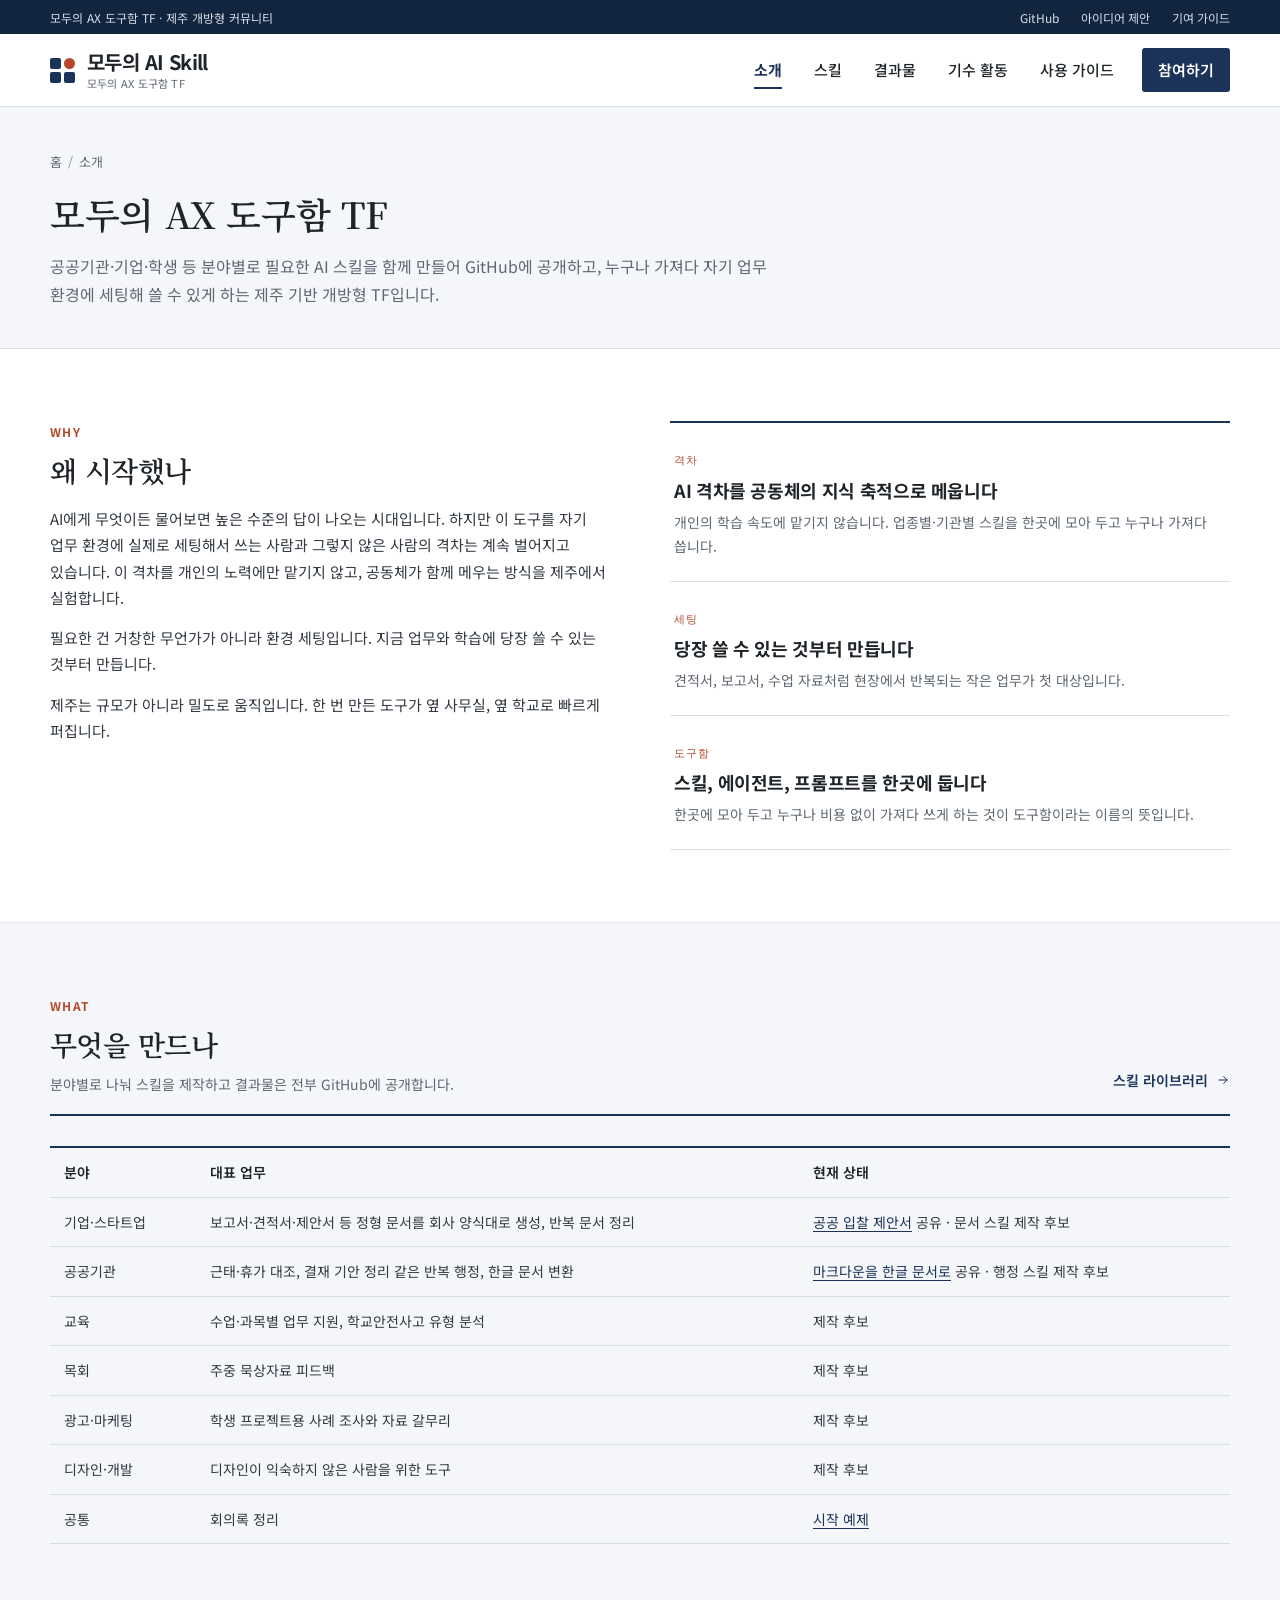
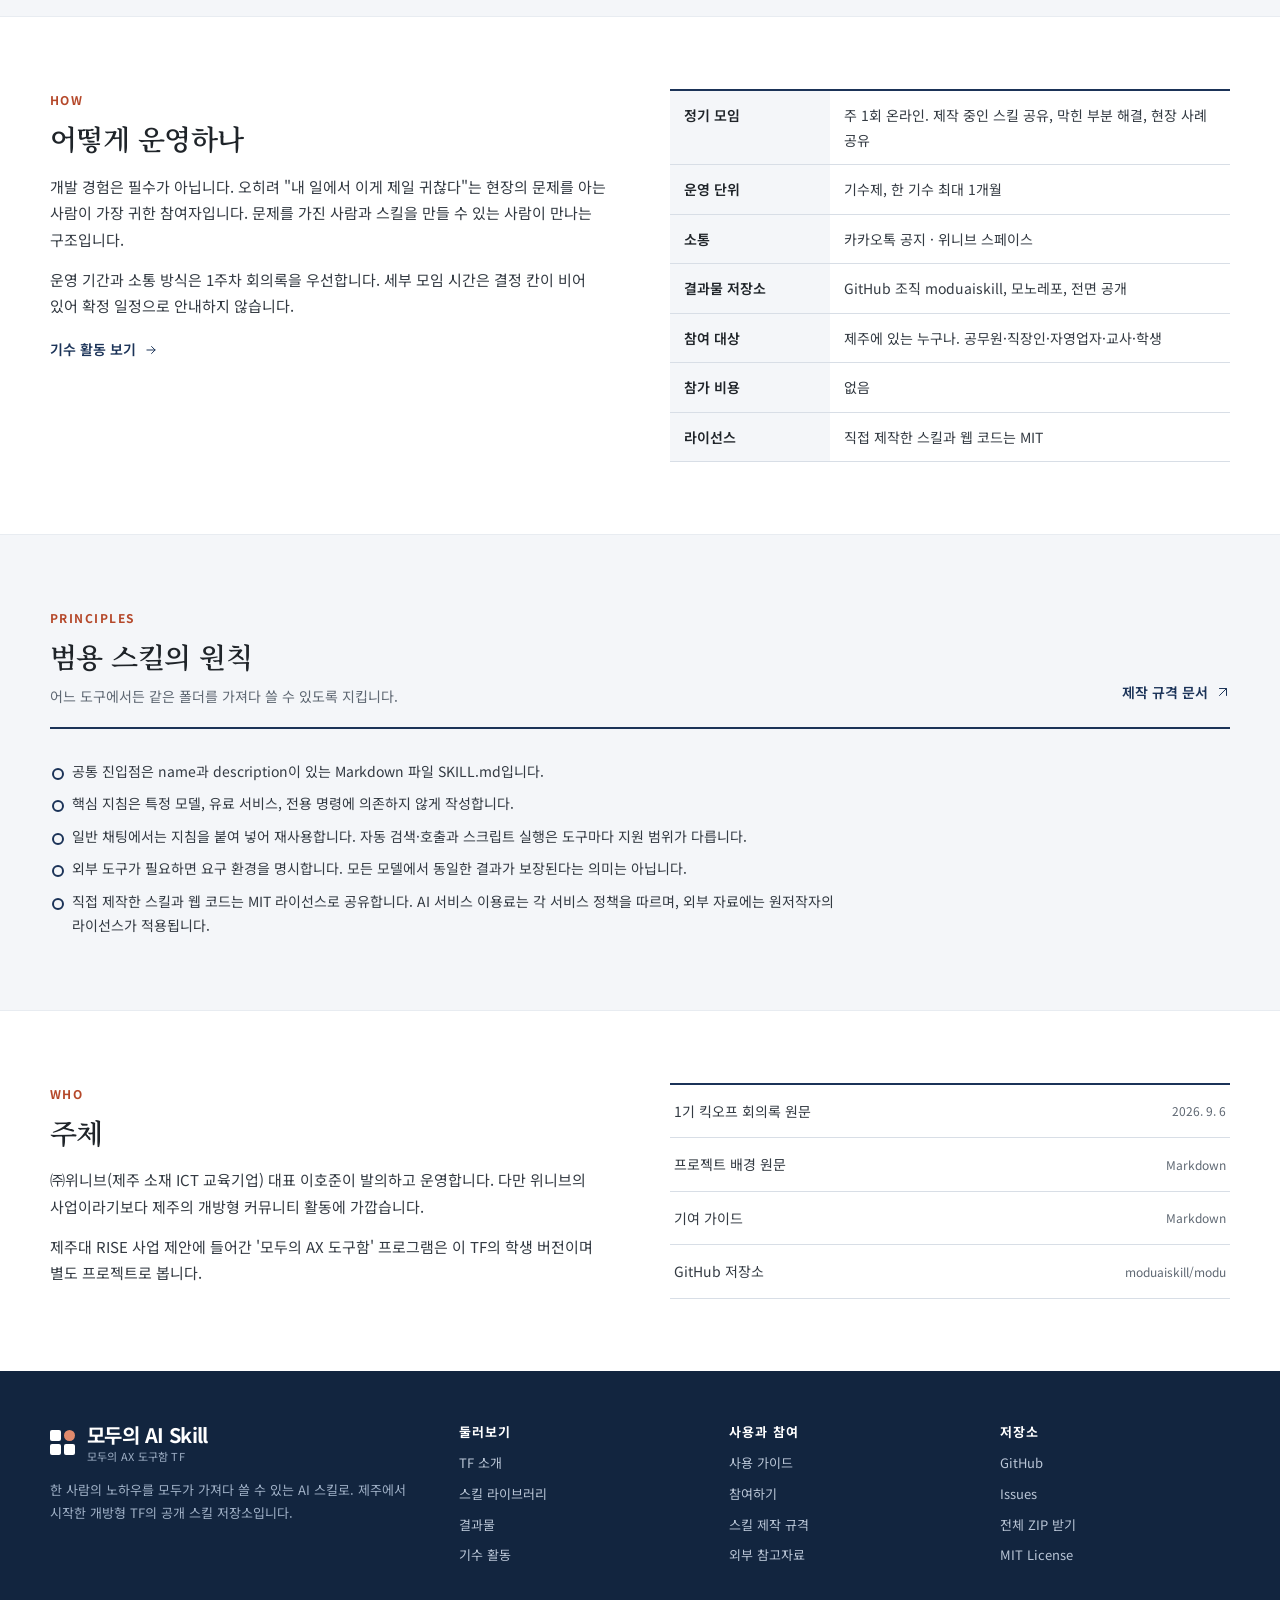
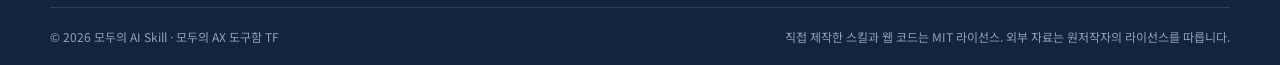
==== about.html @ 32fc298b "feat: redesign site as multi-page university-style layout with skill and cohort pages - Rebuild UI w" ====
<!doctype html>
<html lang="ko">
  <head>
    <meta charset="utf-8" />
    <meta name="viewport" content="width=device-width, initial-scale=1" />
    <meta name="theme-color" content="#12253f" />
    <meta name="description" content="모두의 AX 도구함 TF 소개. 왜 시작했는지, 무엇을 만드는지, 어떻게 운영하는지와 산출물 원칙을 소개합니다." />
    <title>TF 소개 — 모두의 AI Skill</title>
    <link rel="icon" href="assets/favicon.svg" type="image/svg+xml" />
    <link rel="preconnect" href="https://fonts.googleapis.com" />
    <link rel="preconnect" href="https://fonts.gstatic.com" crossorigin />
    <link rel="stylesheet" href="https://fonts.googleapis.com/css2?family=Noto+Sans+KR:wght@400;500;700&family=Noto+Serif+KR:wght@600&display=swap" />
    <link rel="stylesheet" href="assets/css/style.css" />
    <script src="assets/js/catalog.js" defer></script>
    <script src="assets/js/results.js" defer></script>
    <script src="assets/js/cohorts.js" defer></script>
    <script src="assets/js/site.js" defer></script>
  </head>
  <body data-page="about" data-nav="about">
    <a class="skip-link" href="#main">본문으로 건너뛰기</a>
    <div class="utility-bar">
      <div class="container utility-inner">
        <span>모두의 AX 도구함 TF · 제주 개방형 커뮤니티</span>
        <div class="utility-links">
          <a href="https://github.com/moduaiskill/modu" target="_blank" rel="noopener noreferrer">GitHub</a>
          <a href="https://github.com/moduaiskill/modu/issues/new" target="_blank" rel="noopener noreferrer">아이디어 제안</a>
          <a href="CONTRIBUTING.md">기여 가이드</a>
        </div>
      </div>
    </div>
    <header class="site-header">
      <div class="container header-inner">
        <a class="brand" href="index.html" aria-label="모두의 AI Skill 홈">
          <span class="brand-mark" aria-hidden="true"><i></i><i></i><i></i><i></i></span>
          <span class="brand-text"><b>모두의 AI Skill</b><span>모두의 AX 도구함 TF</span></span>
        </a>
        <button class="menu-toggle" type="button" aria-label="메뉴 열기" aria-expanded="false" aria-controls="navigation">
          <span></span><span></span><span></span>
        </button>
        <nav id="navigation" class="site-nav" aria-label="주 메뉴">
          <a href="about.html" data-nav="about">소개</a>
          <a href="skills.html" data-nav="skills">스킬</a>
          <a href="results.html" data-nav="results">결과물</a>
          <a href="cohorts.html" data-nav="cohorts">기수 활동</a>
          <a href="guide.html" data-nav="guide">사용 가이드</a>
          <a class="nav-cta" href="join.html" data-nav="join">참여하기</a>
        </nav>
      </div>
    </header>

    <main id="main">
      <div class="page-head">
        <div class="container">
          <nav class="breadcrumb" aria-label="현재 위치"><a href="index.html">홈</a><span aria-hidden="true">/</span><span>소개</span></nav>
          <h1>모두의 AX 도구함 TF</h1>
          <p class="lead">공공기관·기업·학생 등 분야별로 필요한 AI 스킬을 함께 만들어 GitHub에 공개하고, 누구나 가져다 자기 업무 환경에 세팅해 쓸 수 있게 하는 제주 기반 개방형 TF입니다.</p>
        </div>
      </div>

      <section class="section" aria-labelledby="why-title">
        <div class="container two-col">
          <div>
            <span class="overline">Why</span>
            <h2 id="why-title" style="font-family: var(--serif); font-weight: 600; font-size: 28px">왜 시작했나</h2>
            <div class="prose" style="margin-top: 16px">
              <p>AI에게 무엇이든 물어보면 높은 수준의 답이 나오는 시대입니다. 하지만 이 도구를 자기 업무 환경에 실제로 세팅해서 쓰는 사람과 그렇지 않은 사람의 격차는 계속 벌어지고 있습니다. 이 격차를 개인의 노력에만 맡기지 않고, 공동체가 함께 메우는 방식을 제주에서 실험합니다.</p>
              <p>필요한 건 거창한 무언가가 아니라 환경 세팅입니다. 지금 업무와 학습에 당장 쓸 수 있는 것부터 만듭니다.</p>
              <p>제주는 규모가 아니라 밀도로 움직입니다. 한 번 만든 도구가 옆 사무실, 옆 학교로 빠르게 퍼집니다.</p>
            </div>
          </div>
          <div class="values">
            <article>
              <span>격차</span>
              <h3>AI 격차를 공동체의 지식 축적으로 메웁니다</h3>
              <p>개인의 학습 속도에 맡기지 않습니다. 업종별·기관별 스킬을 한곳에 모아 두고 누구나 가져다 씁니다.</p>
            </article>
            <article>
              <span>세팅</span>
              <h3>당장 쓸 수 있는 것부터 만듭니다</h3>
              <p>견적서, 보고서, 수업 자료처럼 현장에서 반복되는 작은 업무가 첫 대상입니다.</p>
            </article>
            <article>
              <span>도구함</span>
              <h3>스킬, 에이전트, 프롬프트를 한곳에 둡니다</h3>
              <p>한곳에 모아 두고 누구나 비용 없이 가져다 쓰게 하는 것이 도구함이라는 이름의 뜻입니다.</p>
            </article>
          </div>
        </div>
      </section>

      <section class="section soft" aria-labelledby="what-title">
        <div class="container">
          <div class="section-head">
            <div>
              <span class="overline">What</span>
              <h2 id="what-title">무엇을 만드나</h2>
              <p>분야별로 나눠 스킬을 제작하고 결과물은 전부 GitHub에 공개합니다.</p>
            </div>
            <a class="text-link" href="skills.html">스킬 라이브러리 <svg class="icon small"><use href="#i-arrow" /></svg></a>
          </div>
          <div class="table-scroll">
            <table class="data-table">
              <thead><tr><th>분야</th><th>대표 업무</th><th>현재 상태</th></tr></thead>
              <tbody>
                <tr><td>기업·스타트업</td><td>보고서·견적서·제안서 등 정형 문서를 회사 양식대로 생성, 반복 문서 정리</td><td><a href="skill.html?id=public-bid-proposal">공공 입찰 제안서</a> 공유 · 문서 스킬 제작 후보</td></tr>
                <tr><td>공공기관</td><td>근태·휴가 대조, 결재 기안 정리 같은 반복 행정, 한글 문서 변환</td><td><a href="skill.html?id=md-to-hwpx">마크다운을 한글 문서로</a> 공유 · 행정 스킬 제작 후보</td></tr>
                <tr><td>교육</td><td>수업·과목별 업무 지원, 학교안전사고 유형 분석</td><td>제작 후보</td></tr>
                <tr><td>목회</td><td>주중 묵상자료 피드백</td><td>제작 후보</td></tr>
                <tr><td>광고·마케팅</td><td>학생 프로젝트용 사례 조사와 자료 갈무리</td><td>제작 후보</td></tr>
                <tr><td>디자인·개발</td><td>디자인이 익숙하지 않은 사람을 위한 도구</td><td>제작 후보</td></tr>
                <tr><td>공통</td><td>회의록 정리</td><td><a href="skill.html?id=meeting-notes">시작 예제</a></td></tr>
              </tbody>
            </table>
          </div>
        </div>
      </section>

      <section class="section" aria-labelledby="how-title">
        <div class="container two-col">
          <div>
            <span class="overline">How</span>
            <h2 id="how-title" style="font-family: var(--serif); font-weight: 600; font-size: 28px">어떻게 운영하나</h2>
            <div class="prose" style="margin-top: 16px">
              <p>개발 경험은 필수가 아닙니다. 오히려 "내 일에서 이게 제일 귀찮다"는 현장의 문제를 아는 사람이 가장 귀한 참여자입니다. 문제를 가진 사람과 스킬을 만들 수 있는 사람이 만나는 구조입니다.</p>
              <p>운영 기간과 소통 방식은 1주차 회의록을 우선합니다. 세부 모임 시간은 결정 칸이 비어 있어 확정 일정으로 안내하지 않습니다.</p>
            </div>
            <a class="text-link" href="cohorts.html" style="margin-top: 18px">기수 활동 보기 <svg class="icon small"><use href="#i-arrow" /></svg></a>
          </div>
          <table class="data-table">
            <tbody>
              <tr><th>정기 모임</th><td>주 1회 온라인. 제작 중인 스킬 공유, 막힌 부분 해결, 현장 사례 공유</td></tr>
              <tr><th>운영 단위</th><td>기수제, 한 기수 최대 1개월</td></tr>
              <tr><th>소통</th><td>카카오톡 공지 · 위니브 스페이스</td></tr>
              <tr><th>결과물 저장소</th><td>GitHub 조직 moduaiskill, 모노레포, 전면 공개</td></tr>
              <tr><th>참여 대상</th><td>제주에 있는 누구나. 공무원·직장인·자영업자·교사·학생</td></tr>
              <tr><th>참가 비용</th><td>없음</td></tr>
              <tr><th>라이선스</th><td>직접 제작한 스킬과 웹 코드는 MIT</td></tr>
            </tbody>
          </table>
        </div>
      </section>

      <section class="section soft" aria-labelledby="principle-title">
        <div class="container">
          <div class="section-head">
            <div>
              <span class="overline">Principles</span>
              <h2 id="principle-title">범용 스킬의 원칙</h2>
              <p>어느 도구에서든 같은 폴더를 가져다 쓸 수 있도록 지킵니다.</p>
            </div>
            <a class="text-link" href="docs/skill-standard.md">제작 규격 문서 <svg class="icon small"><use href="#i-up-right" /></svg></a>
          </div>
          <ul class="check-list" style="max-width: 820px">
            <li>공통 진입점은 name과 description이 있는 Markdown 파일 SKILL.md입니다.</li>
            <li>핵심 지침은 특정 모델, 유료 서비스, 전용 명령에 의존하지 않게 작성합니다.</li>
            <li>일반 채팅에서는 지침을 붙여 넣어 재사용합니다. 자동 검색·호출과 스크립트 실행은 도구마다 지원 범위가 다릅니다.</li>
            <li>외부 도구가 필요하면 요구 환경을 명시합니다. 모든 모델에서 동일한 결과가 보장된다는 의미는 아닙니다.</li>
            <li>직접 제작한 스킬과 웹 코드는 MIT 라이선스로 공유합니다. AI 서비스 이용료는 각 서비스 정책을 따르며, 외부 자료에는 원저작자의 라이선스가 적용됩니다.</li>
          </ul>
        </div>
      </section>

      <section class="section" aria-labelledby="who-title">
        <div class="container two-col">
          <div>
            <span class="overline">Who</span>
            <h2 id="who-title" style="font-family: var(--serif); font-weight: 600; font-size: 28px">주체</h2>
            <div class="prose" style="margin-top: 16px">
              <p>㈜위니브(제주 소재 ICT 교육기업) 대표 이호준이 발의하고 운영합니다. 다만 위니브의 사업이라기보다 제주의 개방형 커뮤니티 활동에 가깝습니다.</p>
              <p>제주대 RISE 사업 제안에 들어간 '모두의 AX 도구함' 프로그램은 이 TF의 학생 버전이며 별도 프로젝트로 봅니다.</p>
            </div>
          </div>
          <ul class="link-list">
            <li><a href="1주차.md"><span>1기 킥오프 회의록 원문</span><span>2026. 9. 6</span></a></li>
            <li><a href="프로젝트 소개.md"><span>프로젝트 배경 원문</span><span>Markdown</span></a></li>
            <li><a href="CONTRIBUTING.md"><span>기여 가이드</span><span>Markdown</span></a></li>
            <li><a href="https://github.com/moduaiskill/modu" target="_blank" rel="noopener noreferrer"><span>GitHub 저장소</span><span>moduaiskill/modu</span></a></li>
          </ul>
        </div>
      </section>
    </main>

    <footer class="site-footer">
      <div class="container">
        <div class="footer-inner">
          <div class="footer-brand">
            <a class="brand" href="index.html">
              <span class="brand-mark" aria-hidden="true"><i></i><i></i><i></i><i></i></span>
              <span class="brand-text"><b>모두의 AI Skill</b><span>모두의 AX 도구함 TF</span></span>
            </a>
            <p>한 사람의 노하우를 모두가 가져다 쓸 수 있는 AI 스킬로. 제주에서 시작한 개방형 TF의 공개 스킬 저장소입니다.</p>
          </div>
          <div>
            <h2>둘러보기</h2>
            <ul>
              <li><a href="about.html">TF 소개</a></li>
              <li><a href="skills.html">스킬 라이브러리</a></li>
              <li><a href="results.html">결과물</a></li>
              <li><a href="cohorts.html">기수 활동</a></li>
            </ul>
          </div>
          <div>
            <h2>사용과 참여</h2>
            <ul>
              <li><a href="guide.html">사용 가이드</a></li>
              <li><a href="join.html">참여하기</a></li>
              <li><a href="docs/skill-standard.md">스킬 제작 규격</a></li>
              <li><a href="recommended/README.md">외부 참고자료</a></li>
            </ul>
          </div>
          <div>
            <h2>저장소</h2>
            <ul>
              <li><a href="https://github.com/moduaiskill/modu" target="_blank" rel="noopener noreferrer">GitHub</a></li>
              <li><a href="https://github.com/moduaiskill/modu/issues" target="_blank" rel="noopener noreferrer">Issues</a></li>
              <li><a href="https://github.com/moduaiskill/modu/archive/refs/heads/main.zip">전체 ZIP 받기</a></li>
              <li><a href="LICENSE">MIT License</a></li>
            </ul>
          </div>
        </div>
        <div class="footer-bottom">
          <span>© 2026 모두의 AI Skill · 모두의 AX 도구함 TF</span>
          <span>직접 제작한 스킬과 웹 코드는 MIT 라이선스. 외부 자료는 원저작자의 라이선스를 따릅니다.</span>
        </div>
      </div>
    </footer>
    <div id="toast" class="toast" role="status" aria-live="polite"></div>
  </body>
</html>
---- assets/css/style.css ----
@charset "UTF-8";
/* 모두의 AI Skill — 공통 스타일. 정적 다중 페이지, 외부 라이브러리 없음. */
:root {
  --navy: #1b3358;
  --navy-deep: #12253f;
  --navy-soft: #e9eef5;
  --accent: #b5482a;
  --ink: #1f2429;
  --text: #333a42;
  --muted: #5f6873;
  --faint: #8a939d;
  --line: #d8dee6;
  --line-soft: #e8ecf1;
  --bg: #ffffff;
  --bg-soft: #f4f6f9;
  --bg-warm: #f8f7f4;
  --ok: #2f6b4a;
  --ok-bg: #e9f3ec;
  --warn: #7a5c1e;
  --warn-bg: #f7f0dd;
  --serif: "Noto Serif KR", "Nanum Myeongjo", "Apple Myungjo", "Batang", serif;
  --sans:
    "Noto Sans KR", "Pretendard", "Apple SD Gothic Neo", "Malgun Gothic",
    sans-serif;
  --mono: "Consolas", "SFMono-Regular", "Menlo", "D2Coding", monospace;
  --radius: 4px;
  --header-h: 72px;
}
* {
  box-sizing: border-box;
}
html {
  scroll-behavior: smooth;
  scroll-padding-top: 96px;
}
body {
  margin: 0;
  background: var(--bg);
  color: var(--text);
  font-family: var(--sans);
  font-size: 15px;
  line-height: 1.75;
  word-break: keep-all;
  -webkit-font-smoothing: antialiased;
}
h1,
h2,
h3,
h4,
p,
ul,
ol,
dl,
dd,
figure {
  margin: 0;
}
h1,
h2,
h3,
h4 {
  color: var(--ink);
  line-height: 1.35;
  letter-spacing: -0.02em;
  font-weight: 700;
}
a {
  color: inherit;
  text-decoration: none;
}
button,
input {
  font: inherit;
  color: inherit;
}
button {
  cursor: pointer;
}
img {
  max-width: 100%;
  display: block;
}
table {
  border-collapse: collapse;
  width: 100%;
}
code {
  font-family: var(--mono);
  font-size: 0.92em;
  background: var(--bg-soft);
  border: 1px solid var(--line-soft);
  border-radius: 3px;
  padding: 1px 5px;
}
pre {
  margin: 0;
}
pre code {
  background: none;
  border: 0;
  padding: 0;
  font-size: inherit;
  color: inherit;
}
[hidden] {
  display: none !important;
}
button:focus-visible,
a:focus-visible,
input:focus-visible,
[tabindex]:focus-visible {
  outline: 3px solid #4a7bd0;
  outline-offset: 3px;
}
.container {
  width: min(1180px, calc(100% - 64px));
  margin-inline: auto;
}
.icon {
  width: 18px;
  height: 18px;
  flex-shrink: 0;
  fill: none;
  stroke: currentColor;
  stroke-width: 1.7;
  stroke-linecap: round;
  stroke-linejoin: round;
  vertical-align: middle;
}
.icon.small {
  width: 14px;
  height: 14px;
}
.svg-defs {
  position: absolute;
  width: 0;
  height: 0;
  overflow: hidden;
}
.skip-link {
  position: fixed;
  top: -60px;
  left: 16px;
  z-index: 100;
  padding: 10px 18px;
  background: var(--navy-deep);
  color: #fff;
}
.skip-link:focus {
  top: 12px;
}
.visually-hidden {
  position: absolute;
  width: 1px;
  height: 1px;
  overflow: hidden;
  clip: rect(0 0 0 0);
  white-space: nowrap;
}

/* ---------- 상단 유틸리티 바 + 헤더 ---------- */
.utility-bar {
  background: var(--navy-deep);
  color: #d5dde8;
  font-size: 12px;
}
.utility-inner {
  display: flex;
  justify-content: space-between;
  align-items: center;
  min-height: 34px;
  gap: 16px;
}
.utility-inner > span {
  letter-spacing: 0.02em;
}
.utility-links {
  display: flex;
  gap: 22px;
}
.utility-links a:hover {
  color: #fff;
  text-decoration: underline;
  text-underline-offset: 3px;
}
.site-header {
  position: sticky;
  top: 0;
  z-index: 30;
  background: rgba(255, 255, 255, 0.97);
  border-bottom: 1px solid var(--line);
  backdrop-filter: blur(8px);
}
.header-inner {
  display: flex;
  align-items: center;
  justify-content: space-between;
  min-height: var(--header-h);
  gap: 24px;
}
.brand {
  display: inline-flex;
  align-items: center;
  gap: 12px;
  white-space: nowrap;
}
.brand-mark {
  display: grid;
  grid-template-columns: repeat(2, 11px);
  grid-template-rows: repeat(2, 11px);
  gap: 3px;
}
.brand-mark i {
  background: var(--navy);
  border-radius: 2px;
}
.brand-mark i:nth-child(2) {
  background: var(--accent);
  border-radius: 50%;
}
.brand-text {
  display: flex;
  flex-direction: column;
  line-height: 1.2;
}
.brand-text b {
  font-size: 20px;
  font-weight: 700;
  letter-spacing: -0.03em;
  color: var(--ink);
}
.brand-text span {
  font-size: 11px;
  color: var(--muted);
  letter-spacing: 0.02em;
  margin-top: 3px;
}
.site-nav {
  display: flex;
  align-items: center;
  gap: 4px;
}
.site-nav a {
  position: relative;
  display: inline-flex;
  align-items: center;
  padding: 10px 14px;
  font-size: 15px;
  font-weight: 500;
  color: var(--ink);
  border-radius: 3px;
}
.site-nav a:hover {
  background: var(--bg-soft);
}
.site-nav a[aria-current="page"] {
  color: var(--navy);
  font-weight: 700;
}
.site-nav a[aria-current="page"]::after {
  content: "";
  position: absolute;
  left: 14px;
  right: 14px;
  bottom: 4px;
  height: 2px;
  background: var(--navy);
}
.site-nav .nav-cta {
  margin-left: 10px;
  background: var(--navy);
  color: #fff;
  font-weight: 600;
  padding: 9px 16px;
}
.site-nav .nav-cta:hover {
  background: var(--navy-deep);
}
.menu-toggle {
  display: none;
}

/* ---------- 버튼, 링크, 라벨 ---------- */
.button {
  display: inline-flex;
  align-items: center;
  justify-content: center;
  gap: 10px;
  min-height: 46px;
  padding: 10px 22px;
  border: 1px solid var(--navy);
  border-radius: var(--radius);
  font-size: 14px;
  font-weight: 600;
  background: var(--navy);
  color: #fff;
  transition: background 0.15s, border-color 0.15s;
}
.button:hover {
  background: var(--navy-deep);
  border-color: var(--navy-deep);
}
.button.secondary {
  background: #fff;
  color: var(--navy);
}
.button.secondary:hover {
  background: var(--navy-soft);
}
.button.ghost {
  background: transparent;
  border-color: rgba(255, 255, 255, 0.5);
  color: #fff;
}
.button.ghost:hover {
  background: rgba(255, 255, 255, 0.1);
}
.button.small {
  min-height: 38px;
  padding: 6px 14px;
  font-size: 13px;
}
.text-link {
  display: inline-flex;
  align-items: center;
  gap: 8px;
  font-size: 14px;
  font-weight: 600;
  color: var(--navy);
}
.text-link:hover {
  text-decoration: underline;
  text-underline-offset: 4px;
}
.overline {
  display: block;
  font-size: 12px;
  font-weight: 700;
  letter-spacing: 0.12em;
  text-transform: uppercase;
  color: var(--accent);
  margin-bottom: 10px;
}
.tag {
  display: inline-block;
  font-size: 12px;
  line-height: 1.5;
  padding: 3px 9px;
  border: 1px solid var(--line);
  border-radius: 3px;
  color: var(--muted);
  background: #fff;
  white-space: nowrap;
}
.tag.shared {
  color: var(--ok);
  border-color: #c5dccb;
  background: var(--ok-bg);
}
.tag.example {
  color: #2f4f7a;
  border-color: #c6d4e6;
  background: var(--navy-soft);
}
.tag.planned {
  color: var(--warn);
  border-color: #e4d7b3;
  background: var(--warn-bg);
}
.tag.done {
  color: var(--ok);
  border-color: #c5dccb;
  background: var(--ok-bg);
}
.tag.pending {
  color: var(--muted);
  background: var(--bg-soft);
}

/* ---------- 페이지 머리 ---------- */
.page-head {
  background: var(--bg-soft);
  border-bottom: 1px solid var(--line);
  padding: 44px 0 40px;
}
.breadcrumb {
  display: flex;
  flex-wrap: wrap;
  gap: 6px;
  font-size: 13px;
  color: var(--muted);
  margin-bottom: 16px;
}
.breadcrumb a:hover {
  color: var(--navy);
  text-decoration: underline;
  text-underline-offset: 3px;
}
.breadcrumb span[aria-hidden] {
  color: var(--faint);
}
.page-head h1 {
  font-family: var(--serif);
  font-weight: 600;
  font-size: 36px;
  letter-spacing: -0.01em;
}
.page-head .lead {
  margin-top: 14px;
  max-width: 720px;
  font-size: 16px;
  color: var(--muted);
}
.page-head .head-meta {
  display: flex;
  flex-wrap: wrap;
  gap: 8px;
  margin-top: 18px;
}

/* ---------- 섹션 공통 ---------- */
.section {
  padding-block: 72px;
}
.section.soft {
  background: var(--bg-soft);
  border-block: 1px solid var(--line-soft);
}
.section-head {
  display: flex;
  align-items: flex-end;
  justify-content: space-between;
  gap: 24px;
  padding-bottom: 18px;
  margin-bottom: 30px;
  border-bottom: 2px solid var(--navy);
}
.section-head h2 {
  font-family: var(--serif);
  font-weight: 600;
  font-size: 28px;
}
.section-head p {
  margin-top: 8px;
  color: var(--muted);
  font-size: 14px;
}
.section-head .text-link {
  white-space: nowrap;
  padding-bottom: 4px;
}
.sub-head {
  display: flex;
  align-items: baseline;
  justify-content: space-between;
  gap: 16px;
  margin: 40px 0 16px;
  padding-bottom: 10px;
  border-bottom: 1px solid var(--line);
}
.sub-head:first-child {
  margin-top: 0;
}
#skill-sections > section + section {
  margin-top: 48px;
}
.sub-head h3 {
  font-size: 19px;
}
.sub-head span {
  font-size: 13px;
  color: var(--muted);
}
.prose {
  max-width: 760px;
  font-size: 15px;
  color: var(--text);
}
.prose p + p {
  margin-top: 14px;
}
.prose ul,
.prose ol {
  padding-left: 22px;
  margin-top: 12px;
}
.prose li + li {
  margin-top: 6px;
}
.note {
  font-size: 13px;
  color: var(--muted);
  line-height: 1.8;
}
.note a {
  text-decoration: underline;
  text-underline-offset: 3px;
}

/* ---------- 홈 히어로 ---------- */
.hero {
  background: var(--bg-warm);
  border-bottom: 1px solid var(--line);
}
.hero-inner {
  display: grid;
  grid-template-columns: 1.3fr 0.9fr;
  gap: 60px;
  align-items: center;
  padding: 72px 0;
}
.hero h1 {
  font-family: var(--serif);
  font-weight: 600;
  font-size: clamp(34px, 3.6vw, 48px);
  line-height: 1.35;
  letter-spacing: -0.01em;
  margin-top: 6px;
}
.hero h1 em {
  font-style: normal;
  color: var(--navy);
}
.hero .lead {
  margin-top: 22px;
  max-width: 560px;
  font-size: 17px;
  color: var(--muted);
}
.hero-actions {
  display: flex;
  flex-wrap: wrap;
  gap: 10px;
  margin-top: 30px;
}
.hero-facts {
  display: flex;
  flex-wrap: wrap;
  gap: 8px 22px;
  margin-top: 26px;
  font-size: 13px;
  color: var(--muted);
}
.hero-facts span::before {
  content: "";
  display: inline-block;
  width: 6px;
  height: 6px;
  border-radius: 50%;
  background: var(--accent);
  margin-right: 8px;
  vertical-align: 2px;
}
.quick-panel {
  background: #fff;
  border: 1px solid var(--line);
  border-top: 3px solid var(--navy);
  border-radius: var(--radius);
  padding: 26px 26px 20px;
}
.quick-panel h2 {
  font-size: 15px;
  letter-spacing: 0.04em;
  color: var(--navy);
  margin-bottom: 14px;
}
.quick-links {
  list-style: none;
  padding: 0;
  display: grid;
  gap: 6px;
}
.quick-links a {
  display: flex;
  align-items: center;
  gap: 14px;
  padding: 12px 10px;
  border-radius: 3px;
  border: 1px solid transparent;
}
.quick-links a:hover {
  background: var(--bg-soft);
  border-color: var(--line-soft);
}
.quick-links .icon {
  width: 22px;
  height: 22px;
  color: var(--navy);
}
.quick-links b {
  display: block;
  font-size: 15px;
  color: var(--ink);
}
.quick-links span {
  display: block;
  font-size: 12px;
  color: var(--muted);
}
.quick-links .icon:last-child {
  margin-left: auto;
  color: var(--faint);
  width: 16px;
  height: 16px;
}
.quick-panel .note {
  margin-top: 14px;
  padding-top: 12px;
  border-top: 1px solid var(--line-soft);
  font-size: 12px;
}

/* ---------- 통계 띠 ---------- */
.stats {
  border-bottom: 1px solid var(--line);
  background: #fff;
}
.stats-inner {
  display: grid;
  grid-template-columns: repeat(4, 1fr);
}
.stats-inner > a,
.stats-inner > div {
  padding: 26px 24px;
  border-left: 1px solid var(--line-soft);
}
.stats-inner > :first-child {
  border-left: 0;
  padding-left: 0;
}
.stats-inner a:hover b {
  text-decoration: underline;
  text-underline-offset: 4px;
}
.stats-inner b {
  display: block;
  font-family: var(--serif);
  font-size: 32px;
  font-weight: 600;
  color: var(--navy);
  line-height: 1.2;
}
.stats-inner span {
  display: block;
  font-size: 13px;
  color: var(--muted);
  margin-top: 6px;
}

/* ---------- 스킬 카드 ---------- */
.skill-grid {
  display: grid;
  grid-template-columns: repeat(3, minmax(0, 1fr));
  gap: 20px;
}
.skill-card {
  display: flex;
  flex-direction: column;
  background: #fff;
  border: 1px solid var(--line);
  border-radius: var(--radius);
  padding: 24px 24px 18px;
  transition: border-color 0.15s, box-shadow 0.15s;
}
.skill-card:hover {
  border-color: var(--navy);
  box-shadow: 0 4px 16px rgba(27, 51, 88, 0.08);
}
.card-top {
  display: flex;
  justify-content: space-between;
  align-items: center;
  gap: 10px;
  margin-bottom: 14px;
}
.card-category {
  display: inline-flex;
  align-items: center;
  gap: 8px;
  font-size: 12px;
  font-weight: 600;
  color: var(--navy);
  letter-spacing: 0.02em;
}
.card-category .icon {
  width: 16px;
  height: 16px;
}
.skill-card h3 {
  font-size: 19px;
  line-height: 1.45;
}
.skill-card h3 a:hover {
  color: var(--navy);
  text-decoration: underline;
  text-underline-offset: 4px;
}
.card-description {
  margin-top: 10px;
  font-size: 14px;
  color: var(--muted);
  min-height: 48px;
}
.card-tags {
  display: flex;
  flex-wrap: wrap;
  gap: 6px;
  margin-top: 16px;
}
.card-bottom {
  display: flex;
  justify-content: space-between;
  align-items: center;
  gap: 10px;
  margin-top: auto;
  padding-top: 16px;
  border-top: 1px solid var(--line-soft);
  font-size: 13px;
  color: var(--muted);
}
.card-bottom .text-link {
  font-size: 13px;
}

/* ---------- 스킬 목록 도구 ---------- */
.library-tools {
  display: flex;
  justify-content: space-between;
  align-items: center;
  gap: 16px;
  margin-bottom: 20px;
}
.filters {
  display: flex;
  flex-wrap: wrap;
  gap: 6px;
}
.filter {
  border: 1px solid var(--line);
  background: #fff;
  color: var(--muted);
  border-radius: 3px;
  font-size: 13px;
  padding: 7px 13px;
  min-height: 38px;
  white-space: nowrap;
}
.filter:hover {
  border-color: var(--navy);
  color: var(--navy);
}
.filter.active {
  background: var(--navy);
  border-color: var(--navy);
  color: #fff;
}
.filter > span {
  font-size: 11px;
  opacity: 0.75;
  margin-left: 5px;
}
.search-box {
  display: flex;
  align-items: center;
  gap: 8px;
  border: 1px solid var(--line);
  border-radius: 3px;
  background: #fff;
  padding: 0 12px;
  min-height: 42px;
  min-width: 260px;
  color: var(--faint);
}
.search-box:focus-within {
  border-color: var(--navy);
  box-shadow: 0 0 0 3px rgba(27, 51, 88, 0.12);
}
.search-box input {
  border: 0;
  outline: 0;
  background: transparent;
  width: 100%;
  min-width: 0;
  font-size: 14px;
  color: var(--ink);
}
.library-status {
  display: flex;
  justify-content: space-between;
  gap: 16px;
  font-size: 13px;
  color: var(--muted);
  margin-bottom: 18px;
}
.library-status b {
  color: var(--ink);
  font-weight: 600;
}
.empty-state {
  text-align: center;
  padding: 60px 20px;
  border: 1px dashed var(--line);
  border-radius: var(--radius);
}
.empty-state h3 {
  font-size: 18px;
}
.empty-state p {
  font-size: 14px;
  color: var(--muted);
  margin: 8px 0 18px;
}
.legend {
  display: flex;
  flex-wrap: wrap;
  gap: 10px 20px;
  margin-top: 28px;
  font-size: 13px;
  color: var(--muted);
}
.legend span {
  display: inline-flex;
  align-items: center;
  gap: 8px;
}

/* ---------- 결과물 카드 ---------- */
.result-grid {
  display: grid;
  grid-template-columns: repeat(3, minmax(0, 1fr));
  gap: 24px 20px;
}
.result-card {
  display: flex;
  flex-direction: column;
  background: #fff;
  border: 1px solid var(--line);
  border-radius: var(--radius);
  overflow: hidden;
  transition: border-color 0.15s, box-shadow 0.15s;
}
.result-card:hover {
  border-color: var(--navy);
  box-shadow: 0 4px 16px rgba(27, 51, 88, 0.08);
}
.result-preview {
  position: relative;
  height: 190px;
  overflow: hidden;
  background: var(--bg-soft);
  border-bottom: 1px solid var(--line-soft);
}
.result-preview img {
  width: 100%;
  height: 100%;
  object-fit: cover;
  object-position: top;
}
.result-preview .doc-tile {
  height: 100%;
  display: flex;
  flex-direction: column;
  justify-content: center;
  align-items: center;
  gap: 8px;
  color: var(--navy);
  background: repeating-linear-gradient(
    0deg,
    #fff 0 22px,
    var(--line-soft) 22px 23px
  );
}
.doc-tile b {
  font-family: var(--serif);
  font-size: 30px;
  letter-spacing: 0.04em;
  background: #fff;
  padding: 4px 14px;
  border: 1px solid var(--line);
}
.doc-tile span {
  font-size: 12px;
  color: var(--muted);
  background: #fff;
  padding: 0 8px;
}
.result-body {
  padding: 18px 20px 16px;
  display: flex;
  flex-direction: column;
  flex: 1;
}
.result-kind {
  font-family: var(--mono);
  font-size: 11px;
  letter-spacing: 0.08em;
  color: var(--muted);
}
.result-card h3 {
  font-size: 17px;
  margin-top: 6px;
}
.result-card p {
  font-size: 13px;
  color: var(--muted);
  margin-top: 6px;
}
.result-meta {
  display: flex;
  flex-wrap: wrap;
  gap: 6px;
  margin-top: 12px;
}
.result-links {
  display: flex;
  flex-wrap: wrap;
  gap: 14px;
  margin-top: auto;
  padding-top: 14px;
  font-size: 13px;
}
.result-links a {
  color: var(--navy);
  font-weight: 600;
}
.result-links a:hover {
  text-decoration: underline;
  text-underline-offset: 3px;
}

/* ---------- 표 ---------- */
.data-table {
  border-top: 2px solid var(--navy);
  font-size: 14px;
}
.data-table th,
.data-table td {
  padding: 12px 14px;
  border-bottom: 1px solid var(--line);
  text-align: left;
  vertical-align: top;
}
.data-table th {
  background: var(--bg-soft);
  font-weight: 600;
  color: var(--ink);
  white-space: nowrap;
}
.data-table td {
  color: var(--text);
}
.data-table tbody th {
  background: var(--bg-soft);
  width: 160px;
}
.data-table a {
  color: var(--navy);
  text-decoration: underline;
  text-underline-offset: 3px;
}
.table-scroll {
  overflow-x: auto;
}
.table-scroll .data-table {
  min-width: 620px;
}

/* ---------- 목록·소식 ---------- */
.notice-list {
  list-style: none;
  padding: 0;
  border-top: 2px solid var(--navy);
}
.notice-list li {
  display: grid;
  grid-template-columns: 96px 1fr auto;
  gap: 18px;
  align-items: baseline;
  padding: 14px 4px;
  border-bottom: 1px solid var(--line);
  font-size: 14px;
}
.notice-list .date {
  font-family: var(--mono);
  font-size: 12px;
  color: var(--muted);
}
.notice-list a {
  color: var(--ink);
}
.notice-list a:hover {
  color: var(--navy);
  text-decoration: underline;
  text-underline-offset: 3px;
}
.notice-list .tag {
  font-size: 11px;
}
.link-list {
  list-style: none;
  padding: 0;
  border-top: 2px solid var(--navy);
}
.link-list li {
  border-bottom: 1px solid var(--line);
}
.link-list a {
  display: flex;
  justify-content: space-between;
  align-items: center;
  gap: 12px;
  padding: 14px 4px;
  font-size: 14px;
}
.link-list a:hover {
  color: var(--navy);
}
.link-list a span:last-child {
  font-size: 12px;
  color: var(--muted);
  white-space: nowrap;
}
.check-list {
  list-style: none;
  padding: 0;
  display: grid;
  gap: 8px;
  font-size: 14px;
}
.check-list li {
  position: relative;
  padding-left: 22px;
}
.check-list li::before {
  content: "";
  position: absolute;
  left: 2px;
  top: 9px;
  width: 8px;
  height: 8px;
  border: 2px solid var(--navy);
  border-radius: 50%;
}

/* ---------- 2단 소개 그리드 ---------- */
.two-col {
  display: grid;
  grid-template-columns: 1fr 1fr;
  gap: 60px;
  align-items: start;
}
.two-col.wide-left {
  grid-template-columns: 1.4fr 1fr;
}
.values {
  display: grid;
  gap: 0;
  border-top: 2px solid var(--navy);
}
.values article {
  padding: 22px 4px;
  border-bottom: 1px solid var(--line);
}
.values article span {
  font-family: var(--mono);
  font-size: 11px;
  letter-spacing: 0.08em;
  color: var(--accent);
}
.values h3 {
  font-size: 18px;
  margin: 6px 0 8px;
}
.values p {
  font-size: 14px;
  color: var(--muted);
}

/* ---------- 기수 ---------- */
.cohort-grid {
  display: grid;
  grid-template-columns: repeat(2, minmax(0, 1fr));
  gap: 20px;
}
.cohort-card {
  display: flex;
  flex-direction: column;
  background: #fff;
  border: 1px solid var(--line);
  border-radius: var(--radius);
  padding: 26px 26px 20px;
}
.cohort-card.upcoming {
  background: var(--bg-soft);
  border-style: dashed;
}
.cohort-card .card-top {
  margin-bottom: 8px;
}
.cohort-card h3 {
  font-family: var(--serif);
  font-weight: 600;
  font-size: 26px;
}
.cohort-card .period {
  font-size: 13px;
  color: var(--muted);
}
.cohort-card p {
  font-size: 14px;
  color: var(--muted);
  margin-top: 12px;
}
.cohort-card .cohort-facts {
  display: grid;
  grid-template-columns: repeat(3, 1fr);
  gap: 12px;
  margin-top: 18px;
  padding-top: 16px;
  border-top: 1px solid var(--line-soft);
}
.cohort-facts b {
  display: block;
  font-size: 20px;
  color: var(--navy);
}
.cohort-facts span {
  font-size: 12px;
  color: var(--muted);
}
.cohort-card .card-bottom {
  margin-top: 20px;
}
.timeline {
  list-style: none;
  padding: 0;
  display: grid;
  gap: 0;
  border-top: 2px solid var(--navy);
}
.timeline li {
  display: grid;
  grid-template-columns: 110px 1fr;
  gap: 24px;
  padding: 20px 4px;
  border-bottom: 1px solid var(--line);
}
.timeline .week {
  font-family: var(--mono);
  font-size: 12px;
  letter-spacing: 0.08em;
  color: var(--navy);
  padding-top: 4px;
}
.timeline .week small {
  display: block;
  font-family: var(--sans);
  letter-spacing: 0;
  color: var(--muted);
  margin-top: 4px;
  font-size: 12px;
}
.timeline h3 {
  display: flex;
  flex-wrap: wrap;
  align-items: center;
  gap: 10px;
  font-size: 18px;
}
.timeline .meta {
  font-size: 13px;
  color: var(--muted);
  margin-top: 4px;
}
.timeline ul {
  padding-left: 18px;
  margin-top: 10px;
  font-size: 14px;
  color: var(--text);
}
.timeline ul li {
  display: list-item;
  padding: 0;
  border: 0;
  margin-top: 4px;
}
.timeline .links {
  display: flex;
  flex-wrap: wrap;
  gap: 14px;
  margin-top: 10px;
  font-size: 13px;
}
.member-grid {
  display: grid;
  grid-template-columns: repeat(3, minmax(0, 1fr));
  gap: 16px;
}
.member-card {
  background: #fff;
  border: 1px solid var(--line);
  border-radius: var(--radius);
  padding: 20px 20px 16px;
}
.member-card .field {
  font-size: 12px;
  font-weight: 600;
  color: var(--navy);
  letter-spacing: 0.02em;
}
.member-card h3 {
  font-size: 18px;
  margin-top: 4px;
}
.member-card p {
  font-size: 13px;
  color: var(--muted);
  margin-top: 8px;
}
.member-card .text-link {
  font-size: 13px;
  margin-top: 12px;
}

/* ---------- 스킬 상세 ---------- */
.detail-layout {
  display: grid;
  grid-template-columns: 1fr 300px;
  gap: 56px;
  align-items: start;
}
.detail-side {
  position: sticky;
  top: 96px;
  display: grid;
  gap: 16px;
}
.side-box {
  border: 1px solid var(--line);
  border-radius: var(--radius);
  padding: 20px;
  background: #fff;
}
.side-box h3 {
  font-size: 14px;
  letter-spacing: 0.04em;
  color: var(--navy);
  margin-bottom: 12px;
}
.side-box dl {
  display: grid;
  gap: 8px;
  font-size: 13px;
}
.side-box dt {
  color: var(--muted);
  font-size: 12px;
}
.side-box dd {
  color: var(--ink);
}
.side-box .button {
  width: 100%;
}
.side-box .button + .button {
  margin-top: 8px;
}
.file-tree {
  list-style: none;
  padding: 0;
  font-family: var(--mono);
  font-size: 12.5px;
  color: var(--text);
  background: var(--bg-soft);
  border: 1px solid var(--line-soft);
  border-radius: 3px;
  padding: 12px 14px;
  line-height: 1.9;
}
.file-tree li::before {
  content: "— ";
  color: var(--faint);
}
.steps {
  list-style: none;
  padding: 0;
  counter-reset: step;
  display: grid;
  gap: 0;
  border-top: 2px solid var(--navy);
}
.steps li {
  counter-increment: step;
  display: grid;
  grid-template-columns: 48px 1fr;
  gap: 16px;
  padding: 18px 4px;
  border-bottom: 1px solid var(--line);
}
.steps li::before {
  content: counter(step, decimal-leading-zero);
  font-family: var(--mono);
  font-size: 13px;
  color: var(--navy);
  padding-top: 4px;
}
.steps h3 {
  font-size: 17px;
}
.steps p {
  font-size: 14px;
  color: var(--muted);
  margin-top: 4px;
}
.code-box {
  background: var(--navy-deep);
  color: #e6ecf4;
  border-radius: var(--radius);
  overflow: hidden;
}
.code-toolbar {
  display: flex;
  justify-content: space-between;
  align-items: center;
  padding: 8px 14px;
  font-size: 12px;
  color: #9fb0c6;
  border-bottom: 1px solid rgba(255, 255, 255, 0.1);
}
.code-toolbar button {
  display: inline-flex;
  align-items: center;
  gap: 6px;
  border: 1px solid rgba(255, 255, 255, 0.25);
  background: transparent;
  color: #e6ecf4;
  border-radius: 3px;
  padding: 3px 9px;
  font-size: 12px;
}
.code-toolbar button:hover {
  background: rgba(255, 255, 255, 0.1);
}
.code-box pre {
  padding: 16px;
  font-family: var(--mono);
  font-size: 13px;
  line-height: 1.8;
  white-space: pre-wrap;
  word-break: break-word;
}
.usage-tabs {
  display: flex;
  gap: 0;
  border-bottom: 1px solid var(--line);
  margin-bottom: 20px;
}
.usage-tabs button {
  border: 0;
  border-bottom: 3px solid transparent;
  background: transparent;
  padding: 12px 16px;
  font-size: 14px;
  color: var(--muted);
  margin-bottom: -1px;
}
.usage-tabs button[aria-selected="true"] {
  color: var(--navy);
  border-color: var(--navy);
  font-weight: 700;
}
.callout {
  border: 1px solid var(--line);
  border-left: 4px solid var(--navy);
  background: var(--bg-soft);
  padding: 16px 20px;
  font-size: 14px;
  border-radius: 0 var(--radius) var(--radius) 0;
}
.callout b {
  color: var(--ink);
}

/* ---------- CTA 띠 ---------- */
.cta-band {
  background: var(--navy);
  color: #fff;
}
.cta-inner {
  display: grid;
  grid-template-columns: 1.4fr 1fr;
  gap: 40px;
  align-items: center;
  padding: 64px 0;
}
.cta-band h2 {
  font-family: var(--serif);
  font-weight: 600;
  font-size: 30px;
  color: #fff;
}
.cta-band p {
  margin-top: 12px;
  color: #c9d4e3;
  font-size: 15px;
}
.cta-band .overline {
  color: #f0c9b8;
}
.cta-actions {
  display: flex;
  flex-wrap: wrap;
  gap: 10px;
  justify-content: flex-end;
}
.cta-actions .button.secondary {
  border-color: #fff;
}

/* ---------- 푸터 ---------- */
.site-footer {
  background: var(--navy-deep);
  color: #b9c5d6;
  font-size: 13px;
}
.footer-inner {
  display: grid;
  grid-template-columns: 1.6fr repeat(3, 1fr);
  gap: 40px;
  padding: 52px 0 40px;
}
.footer-inner h2 {
  font-size: 13px;
  letter-spacing: 0.08em;
  color: #fff;
  margin-bottom: 12px;
}
.footer-inner ul {
  list-style: none;
  padding: 0;
  display: grid;
  gap: 8px;
}
.footer-inner a:hover {
  color: #fff;
  text-decoration: underline;
  text-underline-offset: 3px;
}
.footer-brand .brand-text b {
  color: #fff;
}
.footer-brand .brand-text span {
  color: #9fb0c6;
}
.footer-brand .brand-mark i {
  background: #fff;
}
.footer-brand .brand-mark i:nth-child(2) {
  background: #e08a6d;
}
.footer-brand p {
  margin-top: 16px;
  max-width: 360px;
  color: #9fb0c6;
}
.footer-bottom {
  border-top: 1px solid rgba(255, 255, 255, 0.12);
  padding: 18px 0;
  display: flex;
  justify-content: space-between;
  flex-wrap: wrap;
  gap: 10px;
  font-size: 12px;
  color: #8fa1b8;
}

/* ---------- 토스트 ---------- */
.toast {
  position: fixed;
  bottom: 24px;
  left: 50%;
  transform: translate(-50%, 15px);
  opacity: 0;
  pointer-events: none;
  background: var(--navy-deep);
  color: #fff;
  border-radius: 4px;
  padding: 12px 20px;
  font-size: 13px;
  z-index: 100;
  transition: opacity 0.2s, transform 0.2s;
  max-width: calc(100% - 32px);
  text-align: center;
}
.toast.visible {
  opacity: 1;
  transform: translate(-50%, 0);
}
.clipboard-fallback {
  position: fixed;
  left: -9999px;
}

/* ---------- 반응형 ---------- */
@media (max-width: 1100px) {
  .container {
    width: calc(100% - 48px);
  }
  .site-nav a {
    padding: 10px 10px;
    font-size: 14px;
  }
  .hero-inner {
    gap: 36px;
  }
  .detail-layout {
    grid-template-columns: 1fr 260px;
    gap: 36px;
  }
  .two-col,
  .two-col.wide-left {
    gap: 36px;
  }
}
@media (max-width: 860px) {
  :root {
    --header-h: 64px;
  }
  .container {
    width: calc(100% - 36px);
  }
  .utility-bar {
    display: none;
  }
  .menu-toggle {
    display: flex;
    flex-direction: column;
    gap: 5px;
    align-items: center;
    justify-content: center;
    width: 42px;
    height: 42px;
    border: 1px solid var(--line);
    background: #fff;
    border-radius: 3px;
  }
  .menu-toggle span {
    width: 18px;
    height: 2px;
    background: var(--navy);
  }
  .site-nav {
    display: none;
    position: absolute;
    top: var(--header-h);
    left: 0;
    right: 0;
    flex-direction: column;
    align-items: stretch;
    gap: 2px;
    background: #fff;
    border-bottom: 1px solid var(--line);
    padding: 12px 18px 18px;
    box-shadow: 0 12px 24px rgba(18, 37, 63, 0.08);
  }
  .site-nav.open {
    display: flex;
  }
  .site-nav a {
    padding: 12px 10px;
    font-size: 15px;
  }
  .site-nav a[aria-current="page"]::after {
    display: none;
  }
  .site-nav a[aria-current="page"] {
    background: var(--bg-soft);
  }
  .site-nav .nav-cta {
    margin: 8px 0 0;
    justify-content: center;
  }
  .hero-inner {
    grid-template-columns: 1fr;
    padding: 48px 0;
  }
  .stats-inner {
    grid-template-columns: repeat(2, 1fr);
  }
  .stats-inner > a,
  .stats-inner > div {
    padding: 20px 18px;
  }
  .stats-inner > :nth-child(odd) {
    border-left: 0;
    padding-left: 0;
  }
  .stats-inner > :nth-child(n + 3) {
    border-top: 1px solid var(--line-soft);
  }
  .section {
    padding-block: 52px;
  }
  .section-head h2 {
    font-size: 24px;
  }
  .page-head {
    padding: 32px 0 30px;
  }
  .page-head h1 {
    font-size: 30px;
  }
  .skill-grid,
  .result-grid,
  .member-grid {
    grid-template-columns: repeat(2, minmax(0, 1fr));
  }
  .library-tools {
    flex-direction: column;
    align-items: stretch;
  }
  .search-box {
    min-width: 0;
  }
  .two-col,
  .two-col.wide-left,
  .detail-layout,
  .cta-inner {
    grid-template-columns: 1fr;
  }
  .detail-side {
    position: static;
  }
  .cta-actions {
    justify-content: flex-start;
  }
  .cta-inner {
    padding: 48px 0;
  }
  .footer-inner {
    grid-template-columns: 1fr 1fr;
    gap: 28px;
  }
  .footer-brand {
    grid-column: 1 / -1;
  }
  .cohort-grid {
    grid-template-columns: 1fr;
  }
}
@media (max-width: 560px) {
  .container {
    width: calc(100% - 28px);
  }
  .brand-text span {
    display: none;
  }
  .hero h1 {
    font-size: 30px;
  }
  .hero .lead {
    font-size: 15px;
  }
  .hero-actions .button {
    flex: 1 1 auto;
  }
  .quick-panel {
    padding: 20px 18px 16px;
  }
  .section-head {
    flex-direction: column;
    align-items: flex-start;
    gap: 10px;
  }
  .skill-grid,
  .result-grid,
  .member-grid {
    grid-template-columns: 1fr;
  }
  .card-description {
    min-height: 0;
  }
  .notice-list li {
    grid-template-columns: 1fr;
    gap: 4px;
  }
  .timeline li {
    grid-template-columns: 1fr;
    gap: 8px;
  }
  .steps li {
    grid-template-columns: 36px 1fr;
  }
  .cohort-card .cohort-facts {
    grid-template-columns: repeat(3, 1fr);
    gap: 8px;
  }
  .cohort-facts b {
    font-size: 17px;
  }
  .usage-tabs button {
    padding: 10px 10px;
    font-size: 13px;
  }
  .footer-inner {
    grid-template-columns: 1fr;
    padding: 40px 0 28px;
  }
  .data-table th,
  .data-table td {
    padding: 10px;
  }
  .data-table tbody th {
    width: 110px;
  }
}
@media (prefers-reduced-motion: reduce) {
  html {
    scroll-behavior: auto;
  }
  *,
  *::before,
  *::after {
    transition: none !important;
    animation: none !important;
  }
}
@media print {
  .utility-bar,
  .site-header,
  .site-footer,
  .cta-band,
  .toast,
  .menu-toggle {
    display: none !important;
  }
  body {
    font-size: 12px;
  }
  .section {
    padding-block: 24px;
    break-inside: avoid;
  }
}
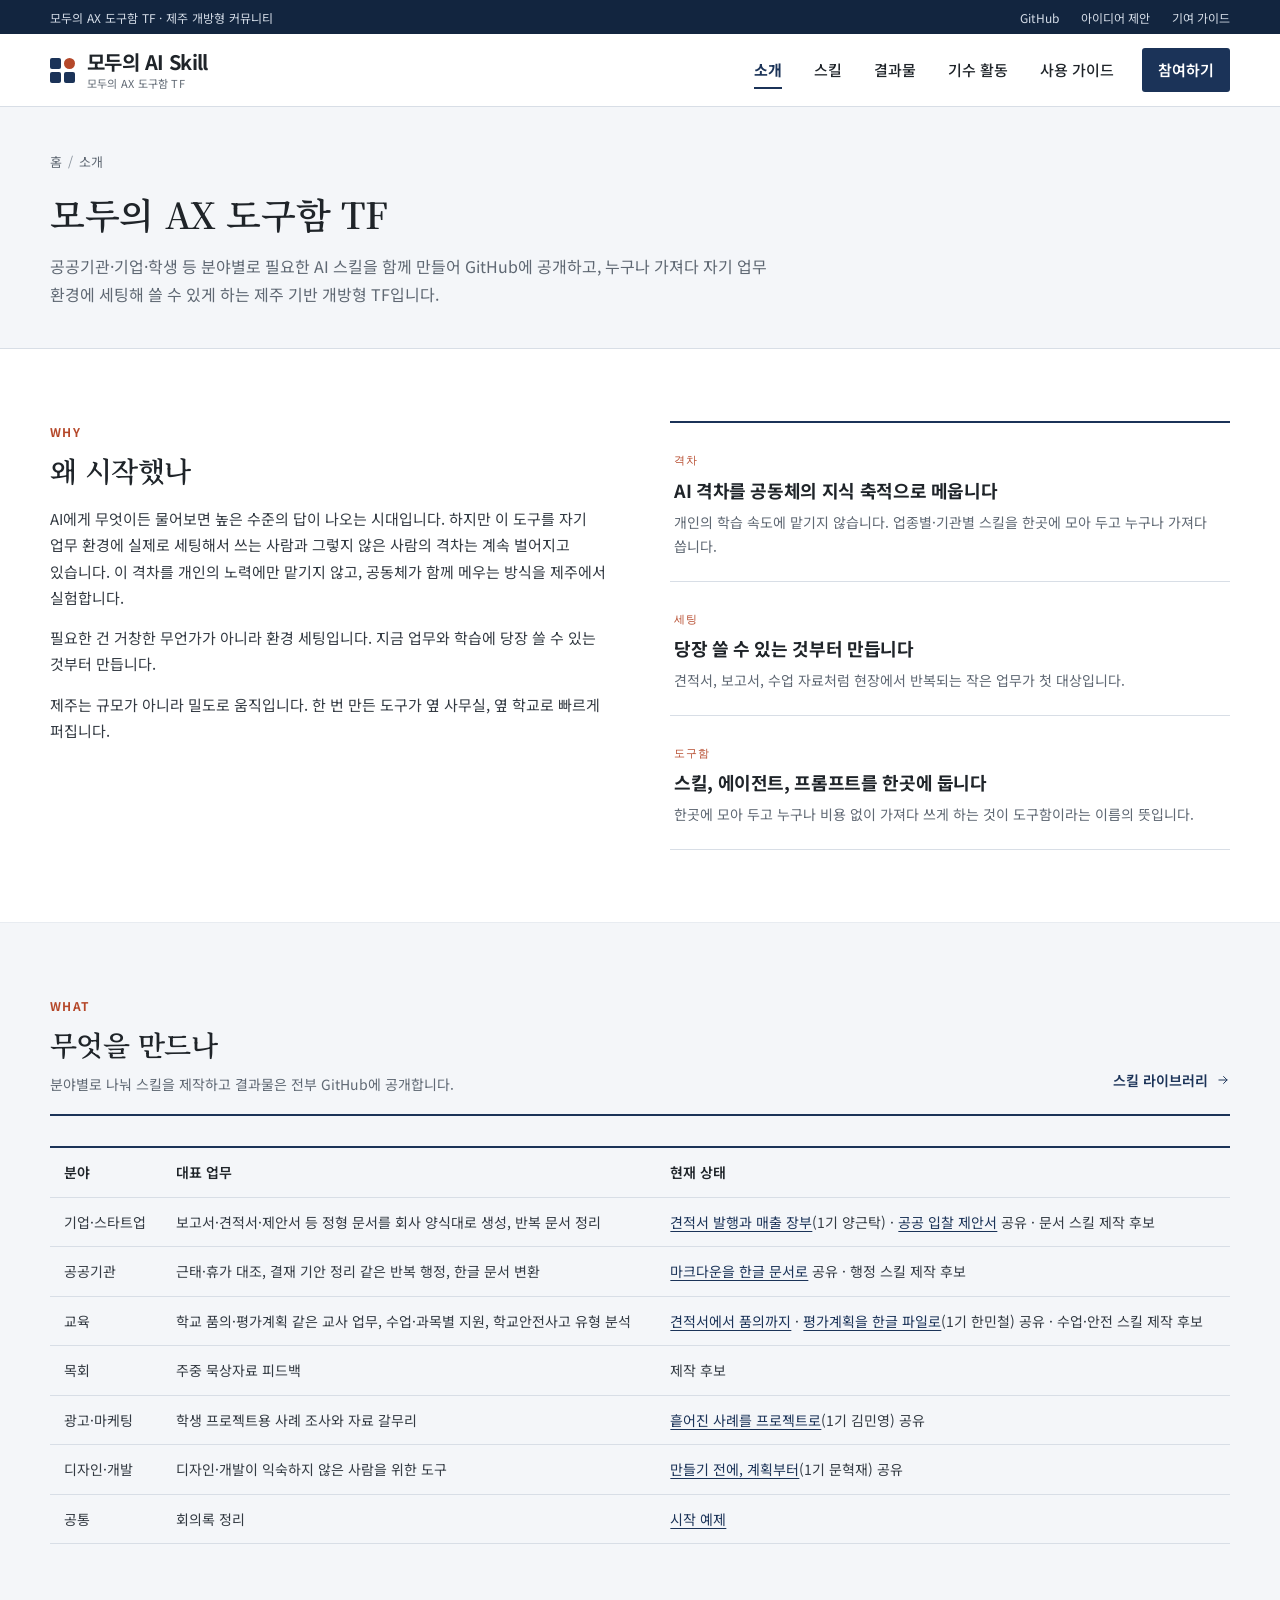
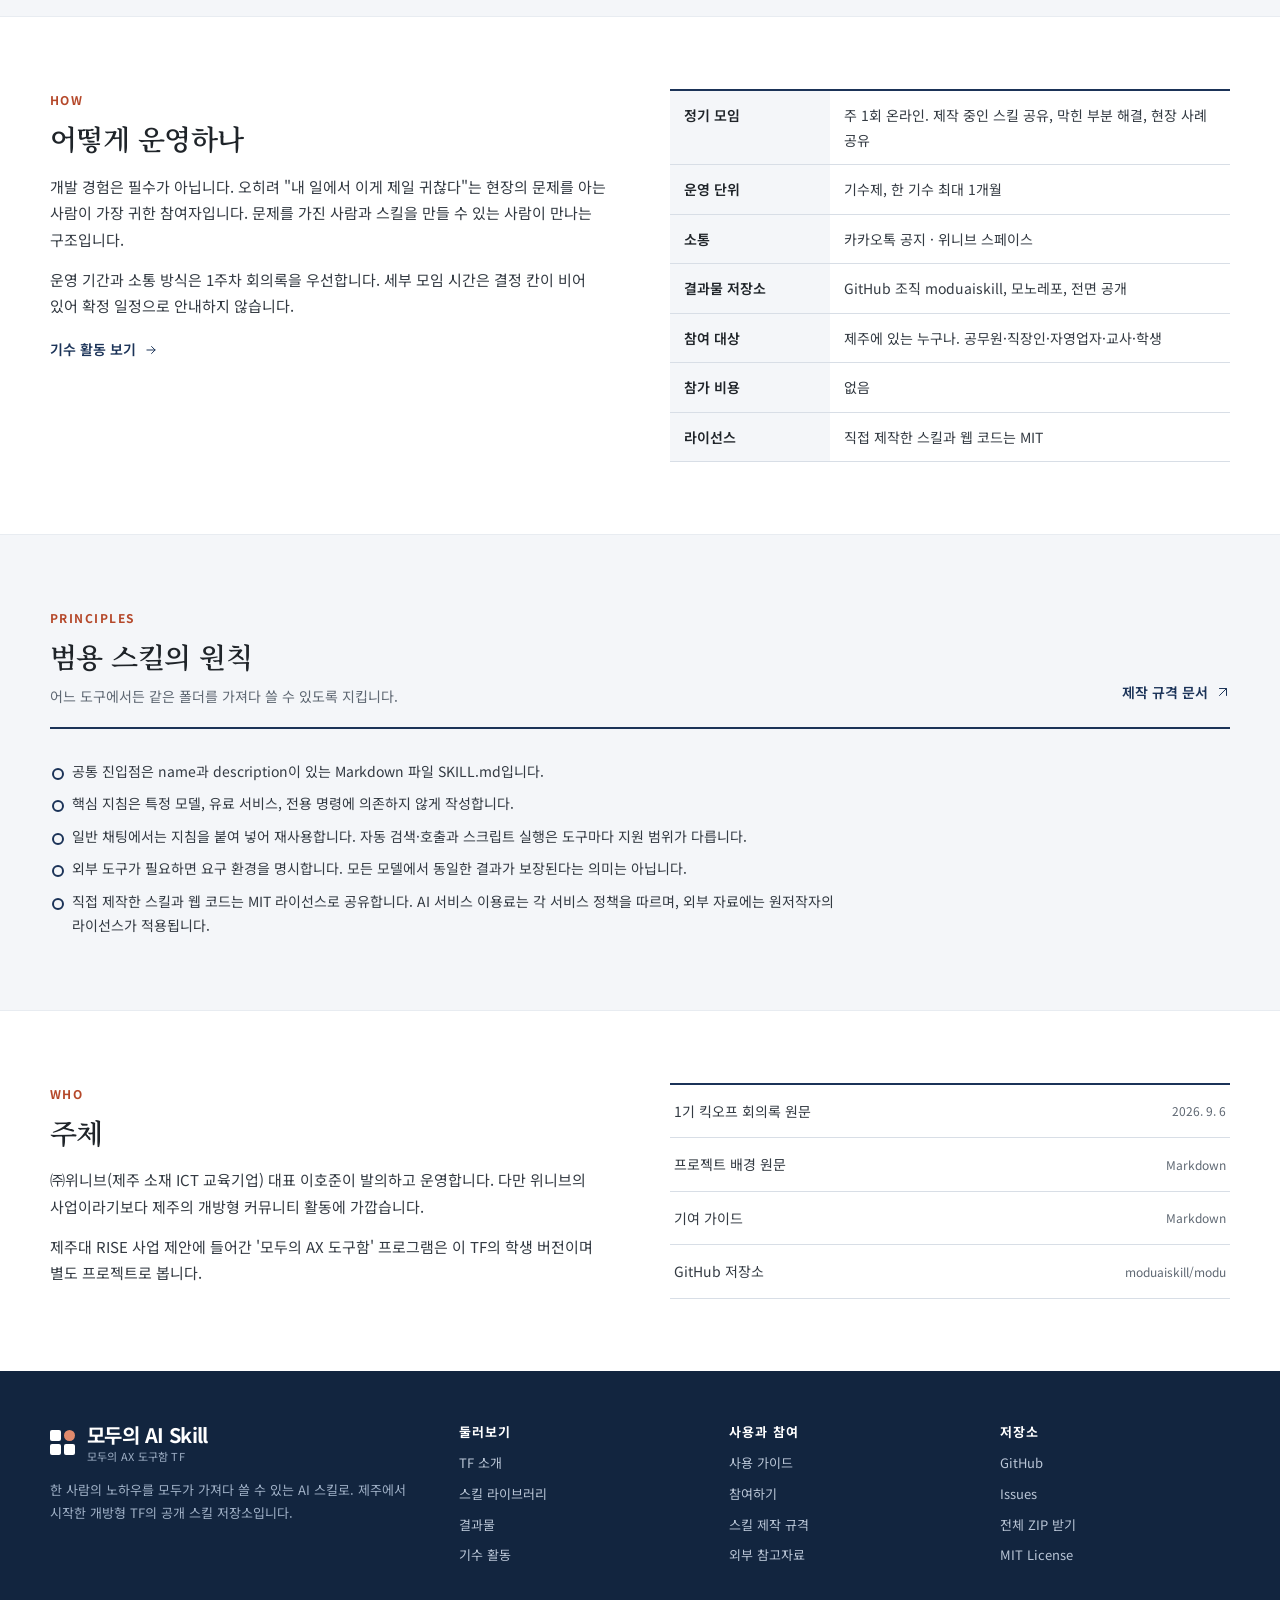
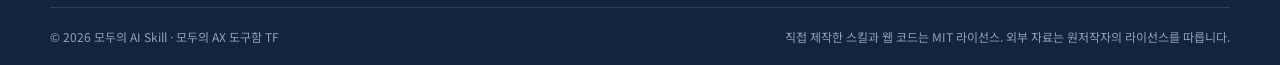
==== commit bada2934: "feat: publish 1기 participant skills and results on the site - Add five skills made by 1기 participant" ====
--- a/about.html
+++ b/about.html
@@ -102,12 +102,12 @@
             <table class="data-table">
               <thead><tr><th>분야</th><th>대표 업무</th><th>현재 상태</th></tr></thead>
               <tbody>
-                <tr><td>기업·스타트업</td><td>보고서·견적서·제안서 등 정형 문서를 회사 양식대로 생성, 반복 문서 정리</td><td><a href="skill.html?id=public-bid-proposal">공공 입찰 제안서</a> 공유 · 문서 스킬 제작 후보</td></tr>
+                <tr><td>기업·스타트업</td><td>보고서·견적서·제안서 등 정형 문서를 회사 양식대로 생성, 반복 문서 정리</td><td><a href="skill.html?id=quote-issue">견적서 발행과 매출 장부</a>(1기 양근탁) · <a href="skill.html?id=public-bid-proposal">공공 입찰 제안서</a> 공유 · 문서 스킬 제작 후보</td></tr>
                 <tr><td>공공기관</td><td>근태·휴가 대조, 결재 기안 정리 같은 반복 행정, 한글 문서 변환</td><td><a href="skill.html?id=md-to-hwpx">마크다운을 한글 문서로</a> 공유 · 행정 스킬 제작 후보</td></tr>
-                <tr><td>교육</td><td>수업·과목별 업무 지원, 학교안전사고 유형 분석</td><td>제작 후보</td></tr>
+                <tr><td>교육</td><td>학교 품의·평가계획 같은 교사 업무, 수업·과목별 지원, 학교안전사고 유형 분석</td><td><a href="skill.html?id=quote-to-pumui">견적서에서 품의까지</a> · <a href="skill.html?id=pyeongga-gyehoek-hwpx">평가계획을 한글 파일로</a>(1기 한민철) 공유 · 수업·안전 스킬 제작 후보</td></tr>
                 <tr><td>목회</td><td>주중 묵상자료 피드백</td><td>제작 후보</td></tr>
-                <tr><td>광고·마케팅</td><td>학생 프로젝트용 사례 조사와 자료 갈무리</td><td>제작 후보</td></tr>
-                <tr><td>디자인·개발</td><td>디자인이 익숙하지 않은 사람을 위한 도구</td><td>제작 후보</td></tr>
+                <tr><td>광고·마케팅</td><td>학생 프로젝트용 사례 조사와 자료 갈무리</td><td><a href="skill.html?id=case-to-project">흩어진 사례를 프로젝트로</a>(1기 김민영) 공유</td></tr>
+                <tr><td>디자인·개발</td><td>디자인·개발이 익숙하지 않은 사람을 위한 도구</td><td><a href="skill.html?id=vibe-spec">만들기 전에, 계획부터</a>(1기 문혁재) 공유</td></tr>
                 <tr><td>공통</td><td>회의록 정리</td><td><a href="skill.html?id=meeting-notes">시작 예제</a></td></tr>
               </tbody>
             </table>
--- a/assets/css/style.css
+++ b/assets/css/style.css
@@ -928,6 +928,206 @@
   text-underline-offset: 3px;
 }
 
+/* ---------- 홈 스킬 찾기 ---------- */
+.skill-finder {
+  display: flex;
+  flex-direction: column;
+  gap: 12px;
+  margin-bottom: 18px;
+}
+.search-box.large {
+  min-height: 54px;
+  padding: 0 18px;
+  gap: 10px;
+  border-color: var(--navy);
+}
+.search-box.large input {
+  font-size: 16px;
+}
+.search-box.large .icon {
+  color: var(--navy);
+}
+.search-suggest {
+  display: flex;
+  flex-wrap: wrap;
+  align-items: center;
+  gap: 8px;
+  font-size: 13px;
+  color: var(--muted);
+}
+.search-suggest > span {
+  font-size: 12px;
+  letter-spacing: 0.02em;
+  color: var(--faint);
+}
+.search-suggest button {
+  border: 1px solid var(--line);
+  background: #fff;
+  color: var(--text);
+  border-radius: 999px;
+  font-size: 13px;
+  padding: 5px 14px;
+}
+.search-suggest button:hover {
+  border-color: var(--navy);
+  color: var(--navy);
+}
+
+/* ---------- 결과물 쇼케이스 (페이지 안에서 바로 보기) ---------- */
+.showcase {
+  display: grid;
+  grid-template-columns: 268px minmax(0, 1fr);
+  gap: 20px;
+  align-items: start;
+}
+.showcase-list {
+  display: flex;
+  flex-direction: column;
+  gap: 6px;
+}
+.showcase-item {
+  display: grid;
+  grid-template-columns: 34px minmax(0, 1fr);
+  grid-template-rows: auto auto;
+  align-items: center;
+  gap: 0 10px;
+  text-align: left;
+  background: #fff;
+  border: 1px solid var(--line);
+  border-radius: var(--radius);
+  padding: 11px 14px;
+}
+.showcase-item:hover {
+  border-color: var(--navy);
+}
+.showcase-item.active {
+  background: var(--navy);
+  border-color: var(--navy);
+  color: #fff;
+}
+.showcase-num {
+  grid-row: 1 / span 2;
+  font-family: var(--mono);
+  font-size: 15px;
+  color: var(--faint);
+  text-align: center;
+}
+.showcase-item.active .showcase-num {
+  color: rgba(255, 255, 255, 0.72);
+}
+.showcase-name {
+  font-size: 14px;
+  font-weight: 600;
+  color: var(--ink);
+  line-height: 1.5;
+}
+.showcase-item.active .showcase-name {
+  color: #fff;
+}
+.showcase-kind {
+  font-family: var(--mono);
+  font-size: 10px;
+  letter-spacing: 0.08em;
+  color: var(--muted);
+}
+.showcase-item.active .showcase-kind {
+  color: rgba(255, 255, 255, 0.72);
+}
+.showcase-stage {
+  background: #fff;
+  border: 1px solid var(--line);
+  border-radius: var(--radius);
+  overflow: hidden;
+}
+.showcase-frame {
+  max-height: 640px;
+  background: var(--bg-soft);
+  border-bottom: 1px solid var(--line-soft);
+  overflow: auto;
+  overscroll-behavior: contain;
+}
+/* 이미지는 실제 비율 그대로, 폭을 꽉 채워 보여 줍니다. */
+.showcase-frame img {
+  width: 100%;
+  height: auto;
+  display: block;
+  background: #fff;
+}
+.showcase-frame .doc-tile {
+  height: 420px;
+}
+.showcase-thumbs {
+  display: flex;
+  gap: 10px;
+  padding: 14px 22px 0;
+  overflow-x: auto;
+}
+.showcase-thumb {
+  flex: 0 0 auto;
+  display: flex;
+  flex-direction: column;
+  align-items: center;
+  gap: 5px;
+  width: 92px;
+  padding: 0;
+  border: 0;
+  background: none;
+  font-size: 11px;
+  color: var(--muted);
+  line-height: 1.4;
+  text-align: center;
+}
+.showcase-thumb img {
+  width: 100%;
+  height: 58px;
+  object-fit: cover;
+  object-position: top center;
+  border: 1px solid var(--line);
+  border-radius: 3px;
+  background: #fff;
+}
+.showcase-thumb:hover img {
+  border-color: var(--navy);
+}
+.showcase-thumb.active img {
+  border-color: var(--navy);
+  box-shadow: 0 0 0 2px var(--navy);
+}
+.showcase-thumb.active {
+  color: var(--ink);
+  font-weight: 600;
+}
+.showcase-text {
+  margin: 0;
+  padding: 24px 28px;
+  background: #fff;
+  font-family: var(--mono);
+  font-size: 13px;
+  line-height: 1.8;
+  color: var(--text);
+  white-space: pre-wrap;
+  word-break: break-word;
+}
+.showcase-info {
+  padding: 18px 22px 20px;
+}
+.showcase-info h3 {
+  font-size: 19px;
+  margin-top: 6px;
+}
+.showcase-info p {
+  font-size: 14px;
+  color: var(--muted);
+  margin-top: 6px;
+}
+.showcase-info .result-meta {
+  margin-top: 12px;
+}
+.showcase-info .result-links {
+  margin-top: 14px;
+  padding-top: 0;
+}
+
 /* ---------- 표 ---------- */
 .data-table {
   border-top: 2px solid var(--navy);
@@ -1111,13 +1311,37 @@
   color: var(--muted);
   margin-top: 12px;
 }
+.cohort-facts {
+  display: grid;
+  grid-template-columns: repeat(3, minmax(0, 1fr));
+  gap: 12px;
+}
 .cohort-card .cohort-facts {
-  display: grid;
-  grid-template-columns: repeat(3, 1fr);
-  gap: 12px;
   margin-top: 18px;
   padding-top: 16px;
   border-top: 1px solid var(--line-soft);
+}
+/* 홈의 기수 성과 — 숫자만 크게 */
+.cohort-facts.outcome {
+  gap: 0;
+}
+.cohort-facts.outcome > div {
+  padding: 4px 26px 0;
+  border-left: 1px solid var(--line-soft);
+}
+.cohort-facts.outcome > div:first-child {
+  border-left: 0;
+  padding-left: 0;
+}
+.cohort-facts.outcome b {
+  font-family: var(--serif);
+  font-size: 32px;
+  line-height: 1.2;
+  color: var(--navy);
+}
+.cohort-facts.outcome span {
+  font-size: 13px;
+  margin-top: 4px;
 }
 .cohort-facts b {
   display: block;
@@ -1220,6 +1444,117 @@
 .member-card .text-link {
   font-size: 13px;
   margin-top: 12px;
+}
+
+.member-card.published {
+  border-color: #c5dccb;
+}
+.member-card .text-link + .text-link {
+  margin-top: 4px;
+}
+.member-card .text-link {
+  display: flex;
+  width: fit-content;
+}
+.tag.maker {
+  color: var(--navy);
+  border-color: #c6d4e6;
+  background: #fff;
+}
+
+/* ---------- 홈 1기 성과: 참여자가 만든 스킬 ---------- */
+.maker-grid {
+  display: grid;
+  grid-template-columns: repeat(3, minmax(0, 1fr));
+  gap: 22px 20px;
+}
+.maker-card {
+  display: flex;
+  flex-direction: column;
+  background: #fff;
+  border: 1px solid var(--line);
+  border-radius: var(--radius);
+  overflow: hidden;
+  transition: border-color 0.15s, box-shadow 0.15s;
+}
+.maker-card:hover {
+  border-color: var(--navy);
+  box-shadow: 0 4px 16px rgba(27, 51, 88, 0.08);
+}
+.maker-preview {
+  display: block;
+  height: 176px;
+  overflow: hidden;
+  background: var(--bg-soft);
+  border-bottom: 1px solid var(--line-soft);
+}
+.maker-preview img {
+  width: 100%;
+  height: 100%;
+  object-fit: cover;
+  object-position: top;
+  transition: transform 0.3s;
+}
+.maker-card:hover .maker-preview img {
+  transform: scale(1.02);
+}
+.maker-preview .doc-tile {
+  height: 100%;
+  display: flex;
+  flex-direction: column;
+  justify-content: center;
+  align-items: center;
+  gap: 8px;
+  color: var(--navy);
+  background: repeating-linear-gradient(0deg, #fff 0 22px, var(--line-soft) 22px 23px);
+}
+.maker-preview .doc-tile b {
+  font-size: 22px;
+}
+.maker-body {
+  display: flex;
+  flex-direction: column;
+  flex: 1;
+  padding: 18px 20px 16px;
+}
+.maker-who {
+  display: flex;
+  align-items: center;
+  gap: 6px;
+  font-size: 12px;
+  color: var(--muted);
+}
+.maker-who .icon {
+  width: 15px;
+  height: 15px;
+  color: var(--navy);
+}
+.maker-who b {
+  color: var(--ink);
+}
+.maker-card h3 {
+  font-size: 18px;
+  line-height: 1.45;
+  margin-top: 6px;
+}
+.maker-card h3 a:hover {
+  color: var(--navy);
+  text-decoration: underline;
+  text-underline-offset: 4px;
+}
+.maker-text {
+  font-size: 13.5px;
+  color: var(--muted);
+  margin-top: 6px;
+}
+.maker-card.invite {
+  background: var(--bg-soft);
+  border-style: dashed;
+  justify-content: center;
+}
+.maker-card.invite .maker-body {
+  flex: 0 1 auto;
+  padding: 28px 24px;
 }
 
 /* ---------- 스킬 상세 ---------- */
@@ -1612,8 +1947,25 @@
   }
   .skill-grid,
   .result-grid,
+  .maker-grid,
   .member-grid {
     grid-template-columns: repeat(2, minmax(0, 1fr));
+  }
+  .showcase {
+    grid-template-columns: 1fr;
+  }
+  .showcase-list {
+    flex-direction: row;
+    flex-wrap: nowrap;
+    overflow-x: auto;
+    padding-bottom: 4px;
+  }
+  .showcase-item {
+    flex: 0 0 auto;
+    min-width: 190px;
+  }
+  .showcase-frame {
+    max-height: 520px;
   }
   .library-tools {
     flex-direction: column;
@@ -1674,8 +2026,18 @@
   }
   .skill-grid,
   .result-grid,
+  .maker-grid,
   .member-grid {
     grid-template-columns: 1fr;
+  }
+  .showcase-frame {
+    max-height: 420px;
+  }
+  .showcase-thumbs {
+    padding: 12px 16px 0;
+  }
+  .showcase-info {
+    padding: 16px 16px 18px;
   }
   .card-description {
     min-height: 0;
@@ -1697,6 +2059,15 @@
   }
   .cohort-facts b {
     font-size: 17px;
+  }
+  .cohort-facts.outcome > div {
+    padding: 4px 12px 0;
+  }
+  .cohort-facts.outcome b {
+    font-size: 24px;
+  }
+  .cohort-facts.outcome span {
+    font-size: 12px;
   }
   .usage-tabs button {
     padding: 10px 10px;
